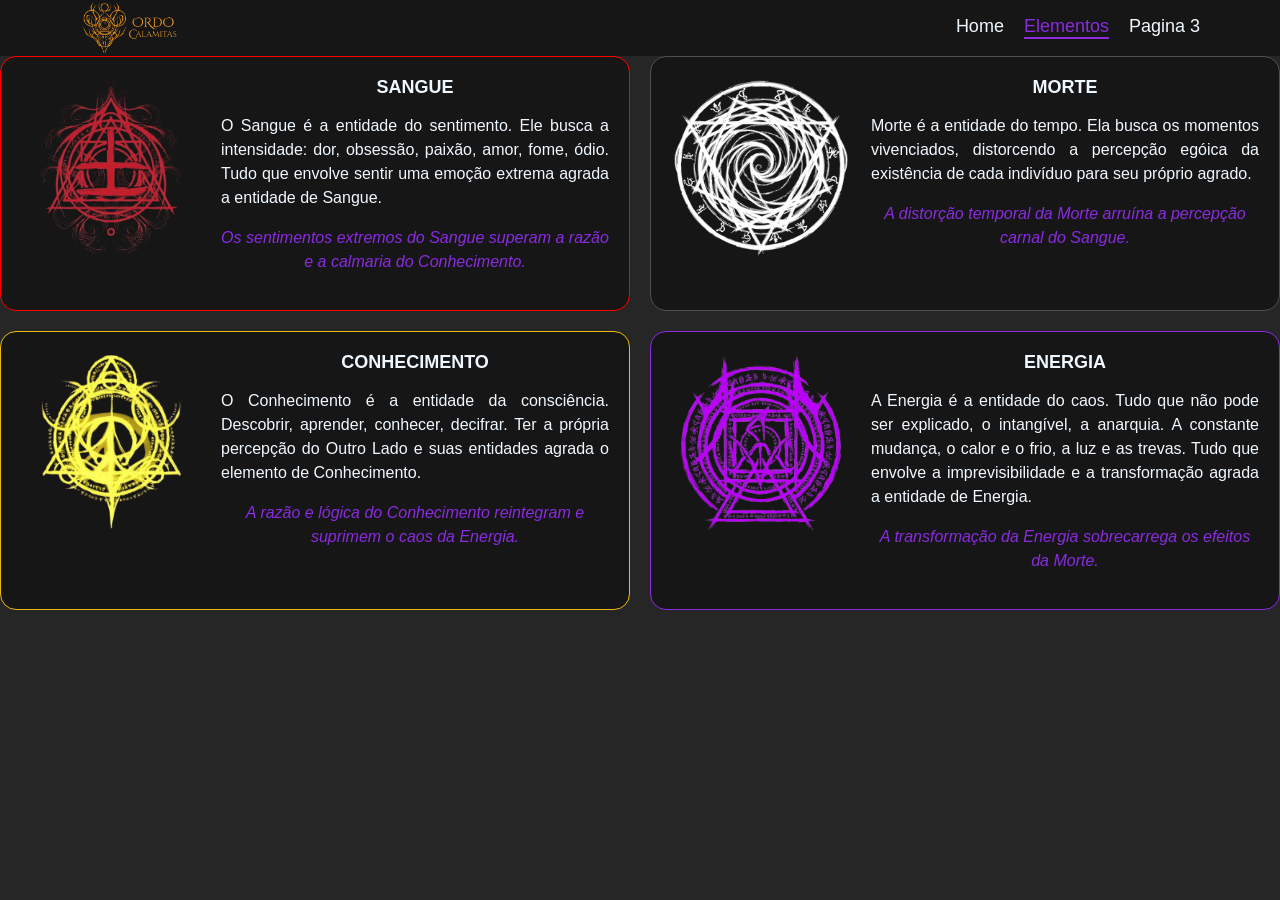
==== elementos.html @ 00bfaa58 "Adiciona o section elementos" ====
<!DOCTYPE html>
<html lang="pt-BR">
<head>
    <meta charset="UTF-8">
    <meta name="viewport" content="width=device-width, initial-scale=1.0">
    <title>ORDO CALAMITAS</title>
    <link rel="stylesheet" href="style.css">
</head>
<body>
    
    <header>
    <div id="area_menu">
        <div id="menu">
            <img src="img/Logo.png" alt="Logo" id="logo">
            <nav>
                <a href="index.html" class="link_menu">Home</a>
                <a href="elementos.html" class="link_menu atual">Elementos</a>
                <a href="" class="link_menu">Pagina 3</a>
            </nav>
       </div>
    </header>

    <main>
        <section id="elementos">
        <div id="cards_elemento">
            <div id="sangue" class="card_elemento">
                
                <img src="img/Sangue.png" alt="Sangue">
                <div>
                    <h2>SANGUE</h2>
                    <p>
                        O Sangue é a entidade do sentimento. Ele busca a intensidade: dor, obsessão, paixão, amor, fome, ódio.
                        Tudo que envolve sentir uma emoção extrema agrada a entidade de Sangue.
                    </p>
                    <p class="oprime">
                        Os sentimentos extremos do Sangue superam a razão e a calmaria do Conhecimento.
                    </p>
                </div>
            </div>

            <div id="morte" class="card_elemento">

                <img src="img/Morte.png" alt="Morte">
                <div>
                    <h2>MORTE</h2>
                    <p>
                          Morte é a entidade do tempo. Ela busca os momentos vivenciados, distorcendo a percepção egóica da 
                          existência de cada indivíduo para seu próprio agrado.
                    </p>

                    <p class="oprime">
                        A distorção temporal da Morte arruína a percepção carnal do Sangue.
                    </p>
                </div>
            </div>

            <div id="conhecimento" class="card_elemento">
                <img src="img/Conhecimento.png" alt="Conhecimento">
                <div>
                    <h2>CONHECIMENTO</h2>
                    <p>
                         O Conhecimento é a entidade da consciência. Descobrir, aprender, conhecer, decifrar. Ter a própria 
                         percepção do Outro Lado e suas entidades agrada o elemento de Conhecimento.
                    </p>

                    <p class="oprime">
                        A razão e lógica do Conhecimento reintegram e suprimem o caos da Energia.
                    </p>
                </div>
            </div>

            <div id="energia" class="card_elemento">
                <img src="img/Energia.png" alt="Energia">
                <div>
                    <h2>ENERGIA</h2>
                    <p>
                         A Energia é a entidade do caos. Tudo que não pode ser explicado, o intangível, a anarquia. A constante 
                         mudança, o calor e o frio, a luz e as trevas. Tudo que envolve a imprevisibilidade e a transformação agrada 
                         a entidade de Energia.
                    </p>

                    <p class="oprime">
                        A transformação da Energia sobrecarrega os efeitos da Morte.
                    </p>
                </div>
            </div>

        </div>
        </section>
    </main>

</body>
</html>
---- style.css ----
body
{
    margin: 0;
    background-color: rgb(38, 38, 38);
}

#menu
{
    margin: 0 80px;
    display: flex;
    justify-content: space-between;
    align-items: center;
}

#area_menu
{
    background-color:rgb(23, 22, 22)
}

nav
{
    display: flex;
    gap: 20px;
    font-size: 18px;
}

#logo
{
    width: 100px;
}

#Banner
{
    width: 100%;
}

.link_menu
{
    text-decoration: none;
    color: aliceblue;
    font-family: Arial;
}

.link_menu:hover
{
    color: blueviolet;
    text-shadow: 0 0 5px rgba(113, 12, 214, 0.699);
} 

.atual
{
    color: blueviolet;
    border-bottom: 2px solid blueviolet;
}

#introdução
{
    margin: 40px 40px;
   
}

#introdução h1
{
    color: aliceblue;
    font-family: arial;
    text-align: center;
    font-size: 32px;
}

#texto_introdução
{
    color: aliceblue;
    font-family: Arial;
    font-size: 17px;
    line-height: 1.6;
    text-align: justify;
}

#citação
{
    color: rgb(190, 190, 190);
    font-family: Arial;
    font-size: 16px;
    text-align: center;
    font-style: italic;
    margin: 30px 80px;
}

#citação cite
{
    display: block;
    color: blueviolet;
    font-size: 14px;
    margin-top: 10px;
    font-style: normal;
}

.cards
{
    display: flex;
    gap: 20px;
}

.card
{
    background-color: rgb(23, 22, 22);
    border: 1px solid blueviolet;
    padding: 20px;
    border-radius: 16px;
}

.card img
{
    width: 100%;
    height: 415px;
    object-fit: cover;
}

.card h2
{
    color: aliceblue;
    font-family: arial;
    text-align: center ;
}

.card p
{
    color: aliceblue;
    font-family: arial;
    line-height: 1.5;
    text-align: justify;
}

#cards_elemento
{
    display: grid;
    grid-template-columns: 1fr 1fr;
    gap: 20px;
}

.card_elemento
{
    display: flex;
    gap: 20px;
    background-color: rgb(23, 22, 22);
    padding: 20px;
    border-radius: 16px;
}

.card_elemento img
{
    width: 180px;
    height: 180px;
    object-fit: cover;
}

#sangue
{
    border: 1px solid red;
}

#morte
{
    border: 1px solid rgb(80, 80, 80);
}

#conhecimento
{
    border: 1px solid rgb(239, 184, 16);
}

#energia
{
    border: 1px solid blueviolet;
}

.card_elemento h2
{
    color: aliceblue;
    align-items: center;
    text-align: center;
    font-family: arial;
    font-size: 18px;
    margin-top: 0px;
}

.card_elemento p
{
    color: aliceblue;
    font-family: arial;
    text-align: justify;
    font-size: 16px;
    line-height: 1.5;
}

.card_elemento .oprime
{
    color: blueviolet;
    font-style: italic;
    font-size: 12x;
    text-align: center;
}
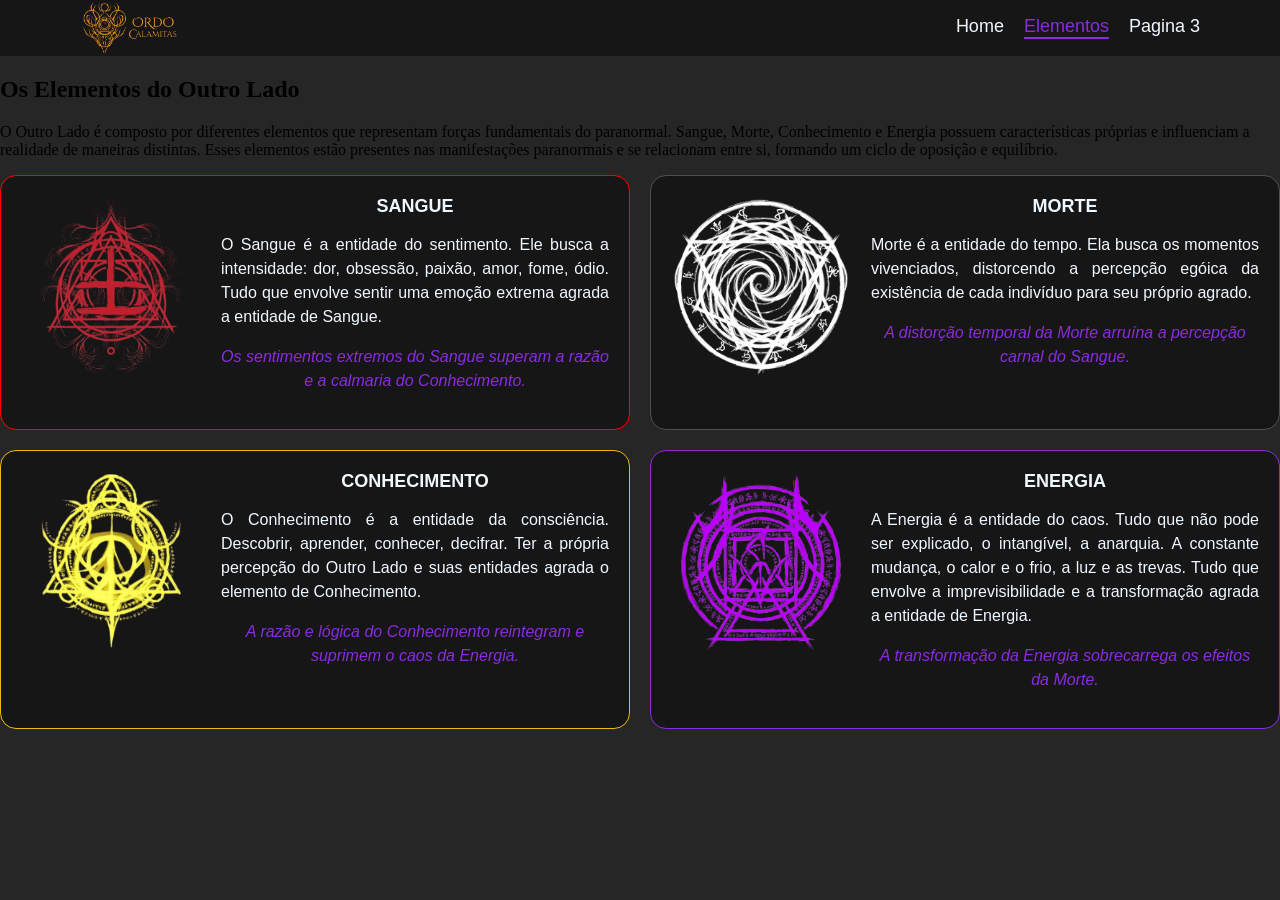
==== commit 3f3d6a7d: "Adiciona a introdução dos elementos" ====
--- a/elementos.html
+++ b/elementos.html
@@ -22,6 +22,15 @@
 
     <main>
         <section id="elementos">
+        
+            <h1>Os Elementos do Outro Lado</h1>
+            <p id="introdução_elementos">
+                O Outro Lado é composto por diferentes elementos que representam forças fundamentais do paranormal. Sangue, 
+                Morte, Conhecimento e Energia possuem características próprias e influenciam a realidade de maneiras distintas.
+                Esses elementos estão presentes nas manifestações paranormais e se relacionam entre si, formando um ciclo de oposição e equilíbrio.
+    </p>
+            </p>
+
         <div id="cards_elemento">
             <div id="sangue" class="card_elemento">
                 
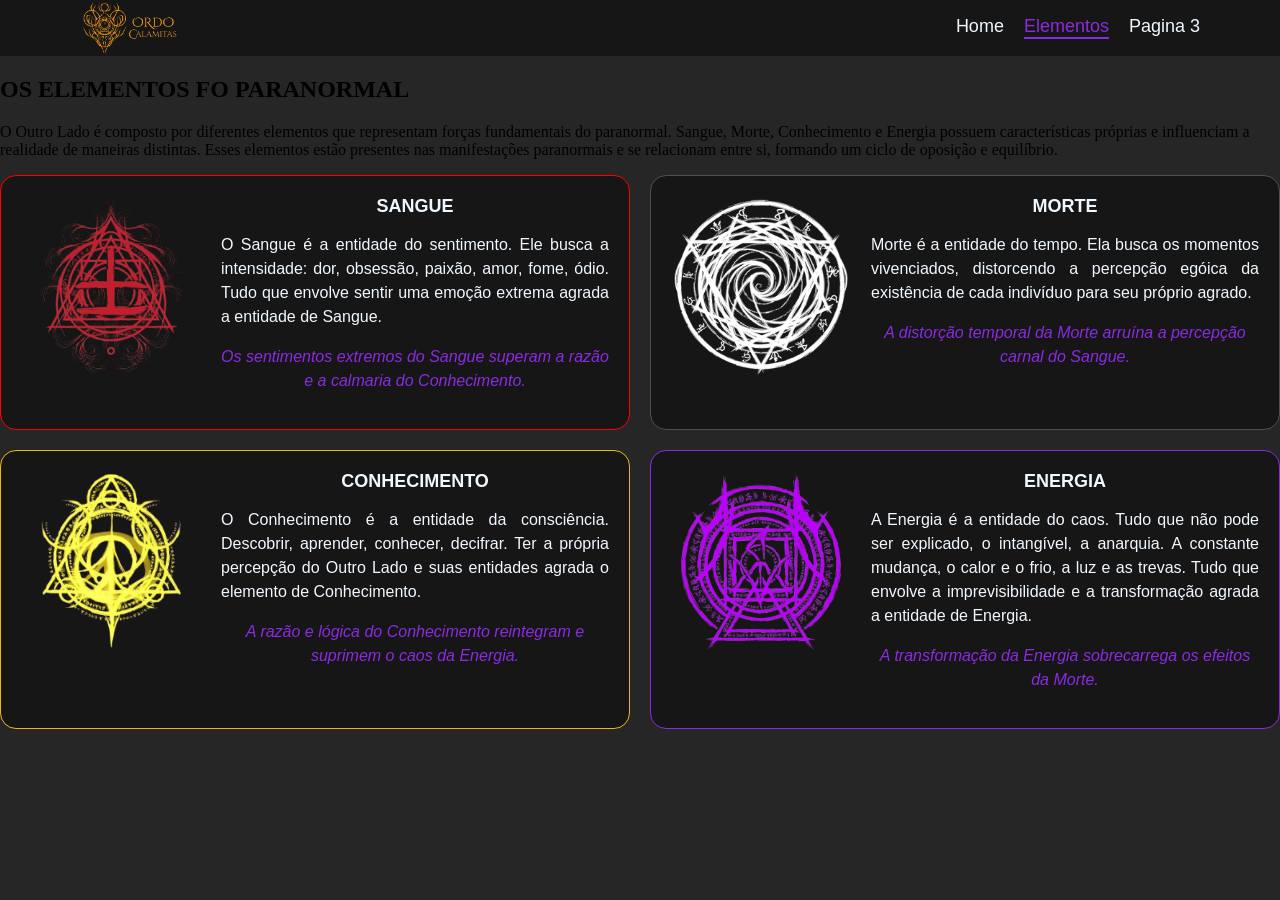
==== commit 4b5b3822: "Altera o titulo para OS ELEMENTOS DO PARANORMAL" ====
--- a/elementos.html
+++ b/elementos.html
@@ -23,7 +23,7 @@
     <main>
         <section id="elementos">
         
-            <h1>Os Elementos do Outro Lado</h1>
+            <h1>OS ELEMENTOS FO PARANORMAL</h1>
             <p id="introdução_elementos">
                 O Outro Lado é composto por diferentes elementos que representam forças fundamentais do paranormal. Sangue, 
                 Morte, Conhecimento e Energia possuem características próprias e influenciam a realidade de maneiras distintas.
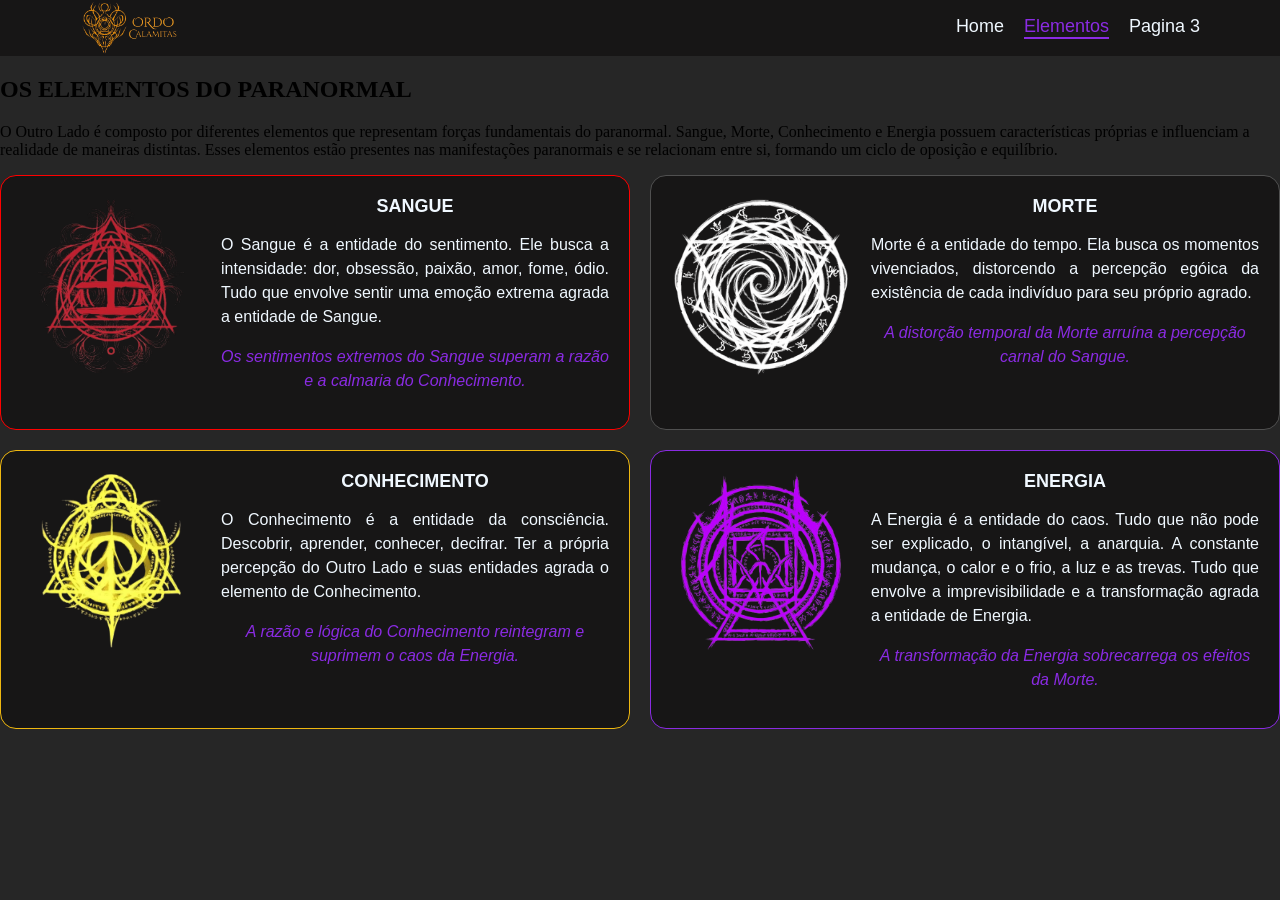
==== commit 04b4ad69: "Corrige o titulo" ====
--- a/elementos.html
+++ b/elementos.html
@@ -23,7 +23,7 @@
     <main>
         <section id="elementos">
         
-            <h1>OS ELEMENTOS FO PARANORMAL</h1>
+            <h1>OS ELEMENTOS DO PARANORMAL</h1>
             <p id="introdução_elementos">
                 O Outro Lado é composto por diferentes elementos que representam forças fundamentais do paranormal. Sangue, 
                 Morte, Conhecimento e Energia possuem características próprias e influenciam a realidade de maneiras distintas.
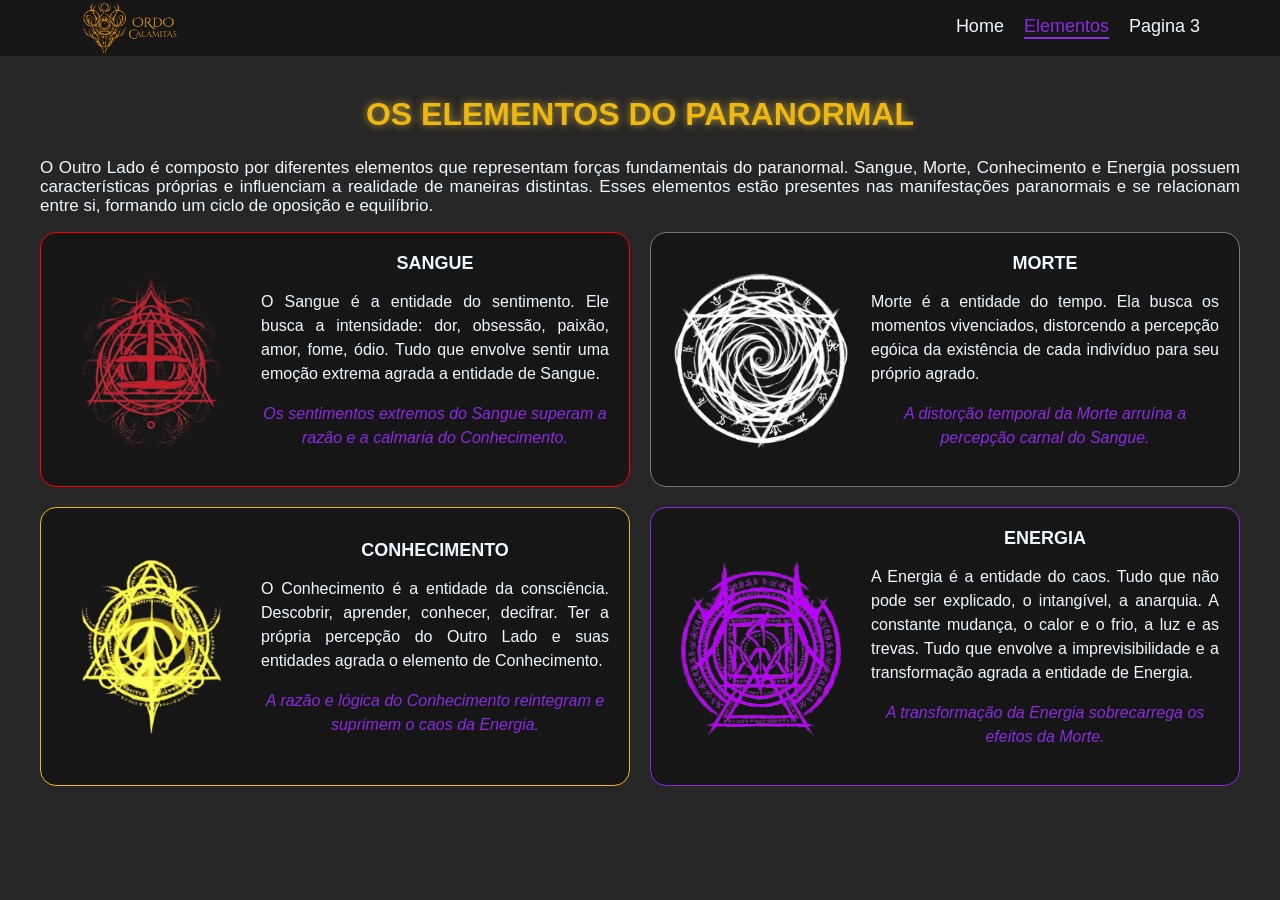
==== commit 096499dd: "corrige a sintaxe" ====
--- a/elementos.html
+++ b/elementos.html
@@ -28,7 +28,6 @@
                 O Outro Lado é composto por diferentes elementos que representam forças fundamentais do paranormal. Sangue, 
                 Morte, Conhecimento e Energia possuem características próprias e influenciam a realidade de maneiras distintas.
                 Esses elementos estão presentes nas manifestações paranormais e se relacionam entre si, formando um ciclo de oposição e equilíbrio.
-    </p>
             </p>
 
         <div id="cards_elemento">
--- a/style.css
+++ b/style.css
@@ -131,6 +131,29 @@
     text-align: justify;
 }
 
+#elementos
+{
+    margin: 40px;
+}
+
+#elementos h1
+{
+    color: rgb(239, 184, 16);
+    font-family: arial;
+    text-align: center;
+    font-size: 32px;
+    text-shadow: 0 0 8px rgba(250, 205, 70, 0.7);
+}
+
+#introdução_elementos
+{
+    color: aliceblue;
+    font-family: Arial;
+    font-size: 17px;
+    line-height: 1.1;
+    text-align: justify;
+}
+
 #cards_elemento
 {
     display: grid;
@@ -145,6 +168,7 @@
     background-color: rgb(23, 22, 22);
     padding: 20px;
     border-radius: 16px;
+    align-items: center;
 }
 
 .card_elemento img
@@ -161,7 +185,7 @@
 
 #morte
 {
-    border: 1px solid rgb(80, 80, 80);
+    border: 1px solid rgb(120, 120, 120);
 }
 
 #conhecimento
@@ -199,4 +223,5 @@
     font-style: italic;
     font-size: 12x;
     text-align: center;
-}+}
+
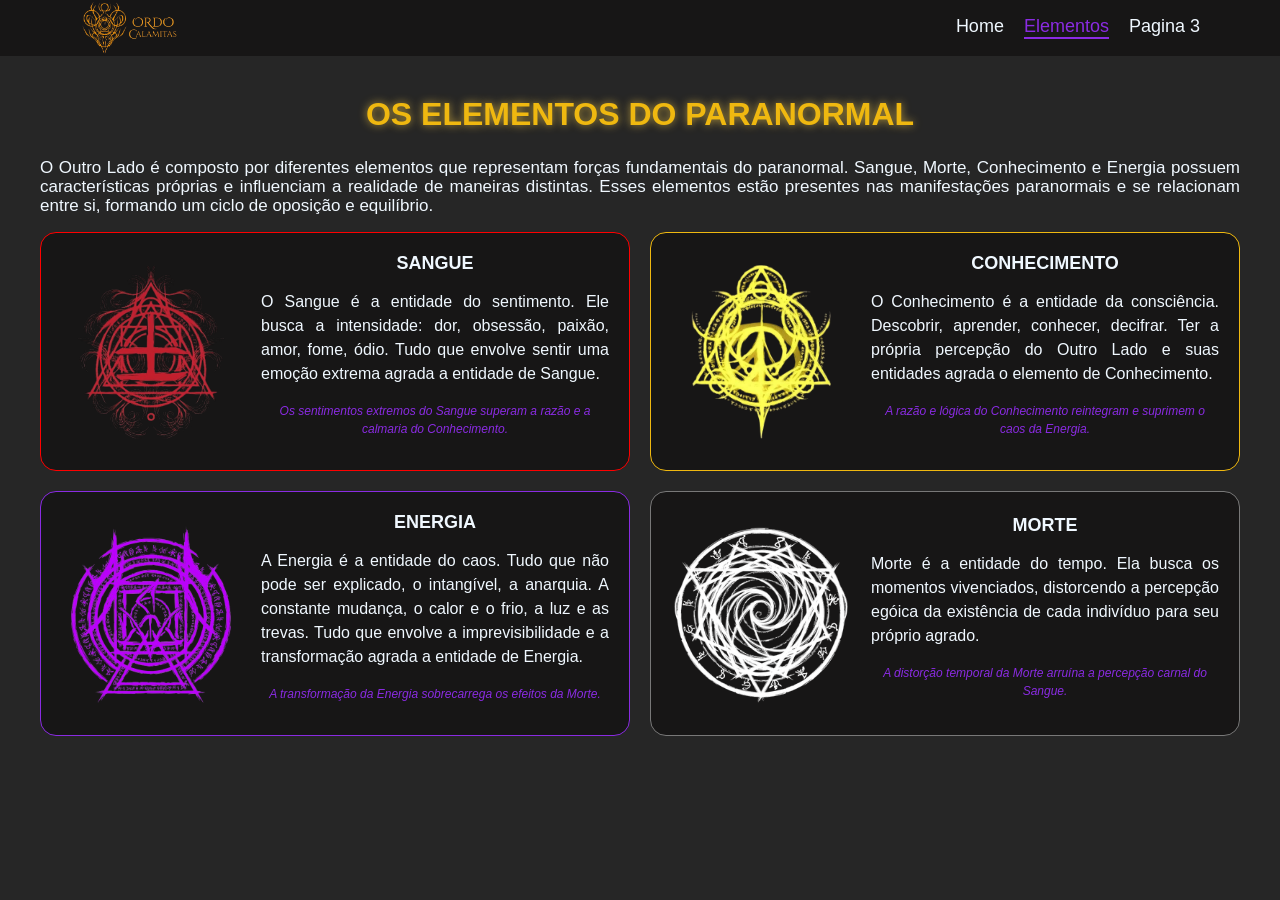
==== commit 968129d8: "Finaliza a estilização da pagina elementos" ====
--- a/elementos.html
+++ b/elementos.html
@@ -46,6 +46,38 @@
                 </div>
             </div>
 
+             <div id="conhecimento" class="card_elemento">
+                <img src="img/Conhecimento.png" alt="Conhecimento">
+                <div>
+                    <h2>CONHECIMENTO</h2>
+                    <p>
+                         O Conhecimento é a entidade da consciência. Descobrir, aprender, conhecer, decifrar. Ter a própria 
+                         percepção do Outro Lado e suas entidades agrada o elemento de Conhecimento.
+                    </p>
+
+                    <p class="oprime">
+                        A razão e lógica do Conhecimento reintegram e suprimem o caos da Energia.
+                    </p>
+                </div>
+            </div>
+
+             <div id="energia" class="card_elemento">
+                <img src="img/Energia.png" alt="Energia">
+                <div>
+                    <h2>ENERGIA</h2>
+                    <p>
+                         A Energia é a entidade do caos. Tudo que não pode ser explicado, o intangível, a anarquia. A constante 
+                         mudança, o calor e o frio, a luz e as trevas. Tudo que envolve a imprevisibilidade e a transformação agrada 
+                         a entidade de Energia.
+                    </p>
+
+                    <p class="oprime">
+                        A transformação da Energia sobrecarrega os efeitos da Morte.
+                    </p>
+                </div>
+            </div>
+
+
             <div id="morte" class="card_elemento">
 
                 <img src="img/Morte.png" alt="Morte">
@@ -62,37 +94,6 @@
                 </div>
             </div>
 
-            <div id="conhecimento" class="card_elemento">
-                <img src="img/Conhecimento.png" alt="Conhecimento">
-                <div>
-                    <h2>CONHECIMENTO</h2>
-                    <p>
-                         O Conhecimento é a entidade da consciência. Descobrir, aprender, conhecer, decifrar. Ter a própria 
-                         percepção do Outro Lado e suas entidades agrada o elemento de Conhecimento.
-                    </p>
-
-                    <p class="oprime">
-                        A razão e lógica do Conhecimento reintegram e suprimem o caos da Energia.
-                    </p>
-                </div>
-            </div>
-
-            <div id="energia" class="card_elemento">
-                <img src="img/Energia.png" alt="Energia">
-                <div>
-                    <h2>ENERGIA</h2>
-                    <p>
-                         A Energia é a entidade do caos. Tudo que não pode ser explicado, o intangível, a anarquia. A constante 
-                         mudança, o calor e o frio, a luz e as trevas. Tudo que envolve a imprevisibilidade e a transformação agrada 
-                         a entidade de Energia.
-                    </p>
-
-                    <p class="oprime">
-                        A transformação da Energia sobrecarrega os efeitos da Morte.
-                    </p>
-                </div>
-            </div>
-
         </div>
         </section>
     </main>
--- a/style.css
+++ b/style.css
@@ -169,6 +169,7 @@
     padding: 20px;
     border-radius: 16px;
     align-items: center;
+    transition: 0.3s;
 }
 
 .card_elemento img
@@ -183,19 +184,39 @@
     border: 1px solid red;
 }
 
+#sangue:hover
+{
+    box-shadow: 0 0 15px red;
+}
+
 #morte
 {
     border: 1px solid rgb(120, 120, 120);
 }
 
+#morte:hover
+{
+    box-shadow: 0 0 15px rgb(120, 120, 120);
+}
+
 #conhecimento
 {
     border: 1px solid rgb(239, 184, 16);
 }
 
+#conhecimento:hover
+{
+    box-shadow: 0 0 15px rgb(239, 184, 16);
+}
+
 #energia
 {
     border: 1px solid blueviolet;
+}
+
+#energia:hover
+{
+    box-shadow: 0 0 15px blueviolet;
 }
 
 .card_elemento h2
@@ -221,7 +242,7 @@
 {
     color: blueviolet;
     font-style: italic;
-    font-size: 12x;
-    text-align: center;
-}
-
+    font-size: 12px;
+    text-align: center;
+}
+
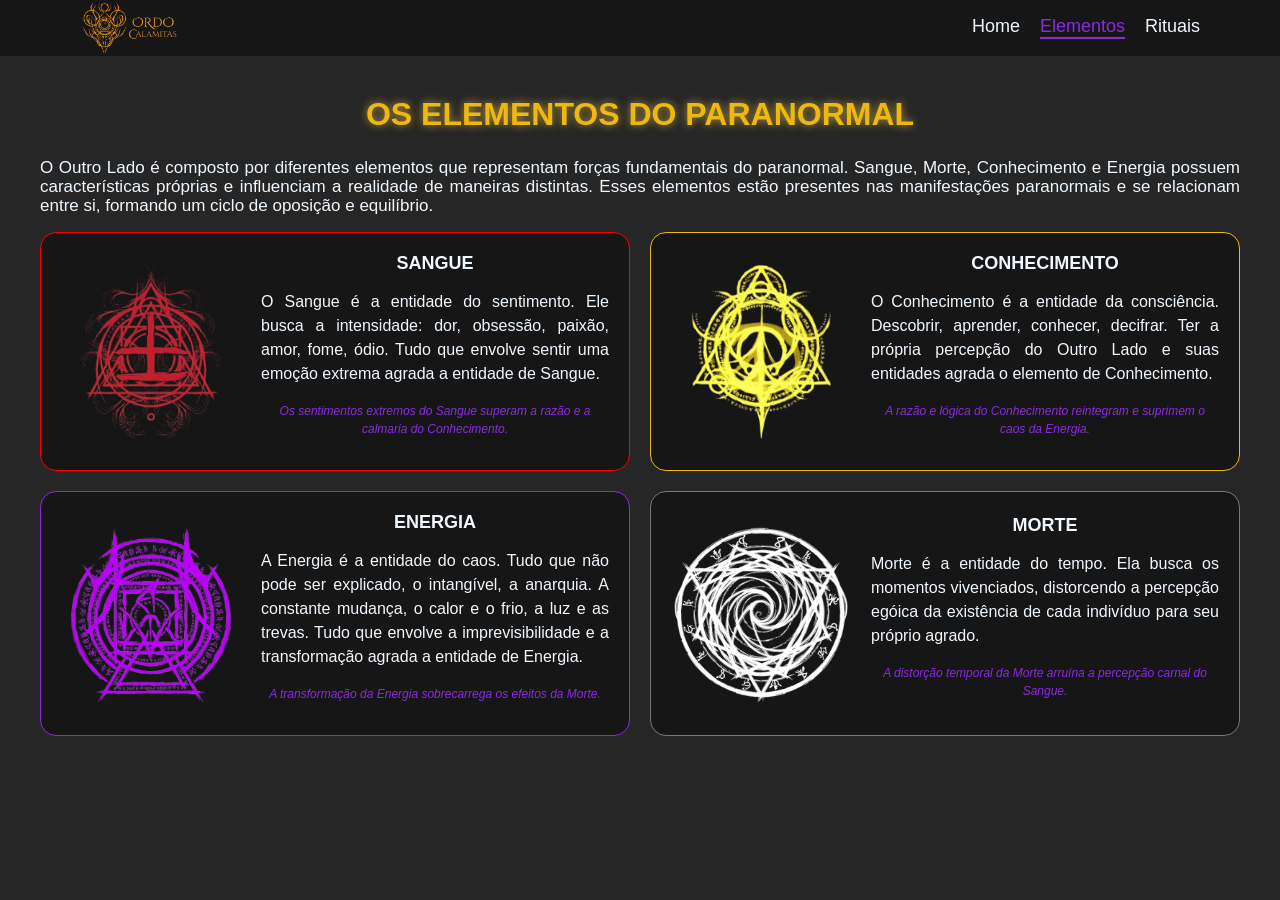
==== commit e358eab9: "Cria a pagina de rituais" ====
--- a/elementos.html
+++ b/elementos.html
@@ -15,7 +15,7 @@
             <nav>
                 <a href="index.html" class="link_menu">Home</a>
                 <a href="elementos.html" class="link_menu atual">Elementos</a>
-                <a href="" class="link_menu">Pagina 3</a>
+                <a href="rituais.html" class="link_menu">Rituais</a>
             </nav>
        </div>
     </header>
--- a/style.css
+++ b/style.css
@@ -107,6 +107,12 @@
     border: 1px solid blueviolet;
     padding: 20px;
     border-radius: 16px;
+    transition: 0.3s;
+}
+
+.card:hover
+{
+    box-shadow: 0 0 15px blueviolet;
 }
 
 .card img
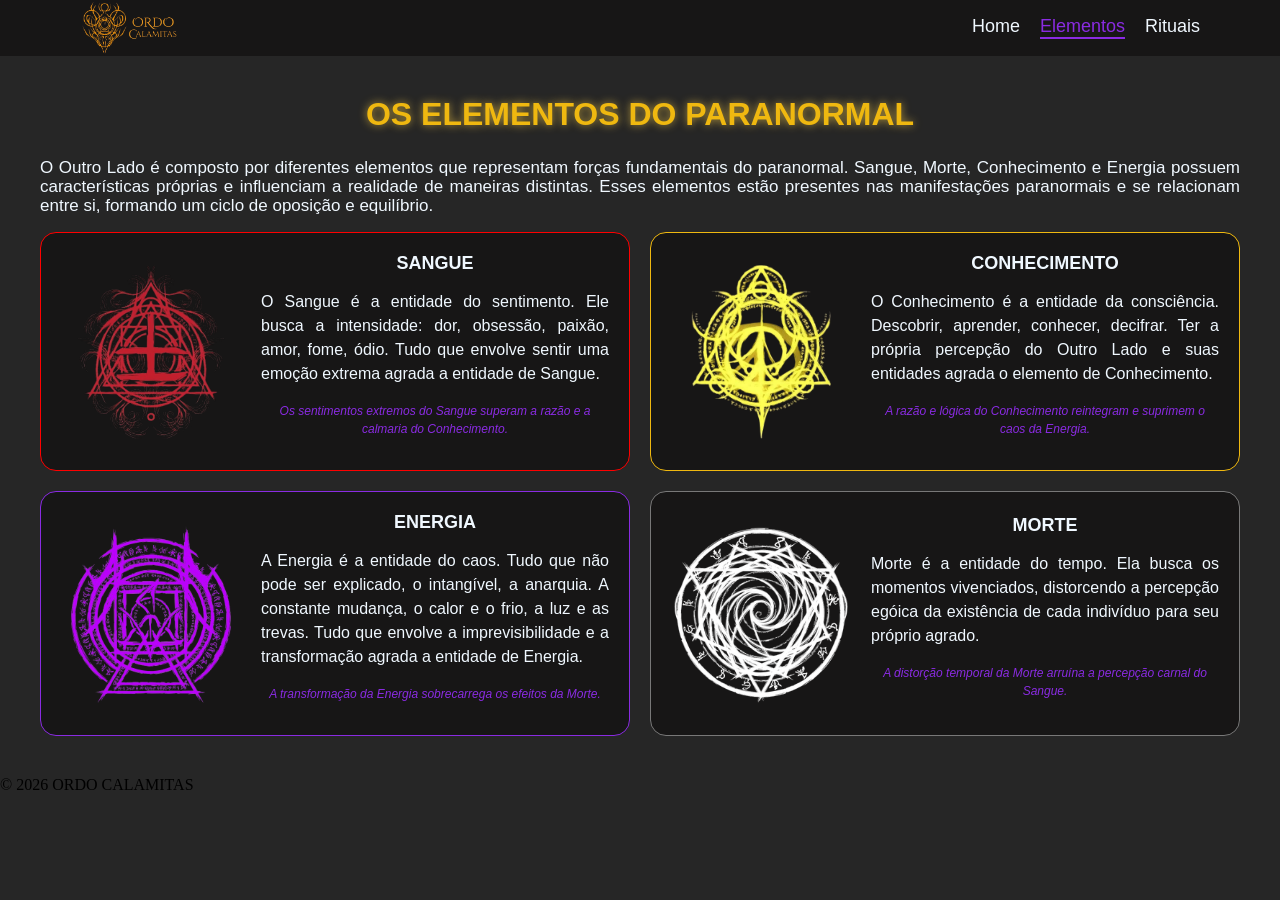
==== commit e60cee0c: "Cria o rodapé" ====
--- a/elementos.html
+++ b/elementos.html
@@ -98,5 +98,8 @@
         </section>
     </main>
 
+    <footer>
+    <p>© 2026 ORDO CALAMITAS</p>
+    </footer>
 </body>
 </html>
--- a/style.css
+++ b/style.css
@@ -252,3 +252,128 @@
     text-align: center;
 }
 
+#rituais
+{
+    margin: 40px;
+    display: flex;
+    flex-direction: column;
+    gap: 20px;
+}
+
+.ritual
+{
+    display: flex;
+    gap: 30px;
+    background-color: rgb(23, 22, 22);
+    padding: 20px;
+    border-radius: 110px;
+    transition: 0.3s;
+}
+#intro_rituais
+{
+    color: aliceblue;
+    font-family: Arial;
+    font-size: 17px;
+    line-height: 1.5;
+    text-align: justify;
+}
+
+#rituais h1
+{
+    color: blueviolet;
+    font-family: Arial;
+    text-align: center;
+    font-size: 32px;
+    text-shadow: 0 0 8px rgba(113, 12, 214, 0.7);
+}
+
+#Flagelo
+{
+    border: 1px solid red;
+}
+
+#Flagelo:hover
+{
+    box-shadow: 0 0 15px red;
+}
+
+#Flagelo .elemento_ritual
+{
+    color: red;
+}
+
+#Inexistir
+{
+    border: 1px solid rgb(239, 184, 16);
+}
+
+#Inexistir:hover
+{
+    box-shadow: 0 0 15px rgb(239, 184, 16);
+}
+
+#Inexistir .elemento_ritual
+{
+    color: rgb(239, 184, 16);
+}
+ 
+.ritual img
+{
+    width: 250px;
+    height: 250px;
+    object-fit: contain;
+}
+
+.info_ritual h2
+{
+    color: aliceblue;
+    font-family: Arial;
+    text-align: center;
+    font-size: 24px;
+}
+
+.elemento_ritual
+{
+    font-size: 14px;
+    font-family: Arial;
+    text-align: center;
+}
+
+.explicacao_ritual
+{
+    color: aliceblue;
+    font-family: Arial;
+    font-size: 16px;
+    line-height: 1.5;
+    text-align: center;
+}
+
+#Deflagração
+{
+    border: 1px solid blueviolet;
+}
+
+#Deflagração:hover
+{
+    box-shadow: 0 0 15px blueviolet;
+}
+
+#Deflagração .elemento_ritual
+{
+    color: blueviolet;
+}
+
+#Barganha
+{
+    border: 1px solid rgb(120, 120, 120);
+}
+
+#Barganha:hover
+{
+    box-shadow: 0 0 15px rgb(120, 120, 120);
+}
+
+#Barganha .elemento_ritual
+{
+    color: rgb(120, 120, 120);
+}
